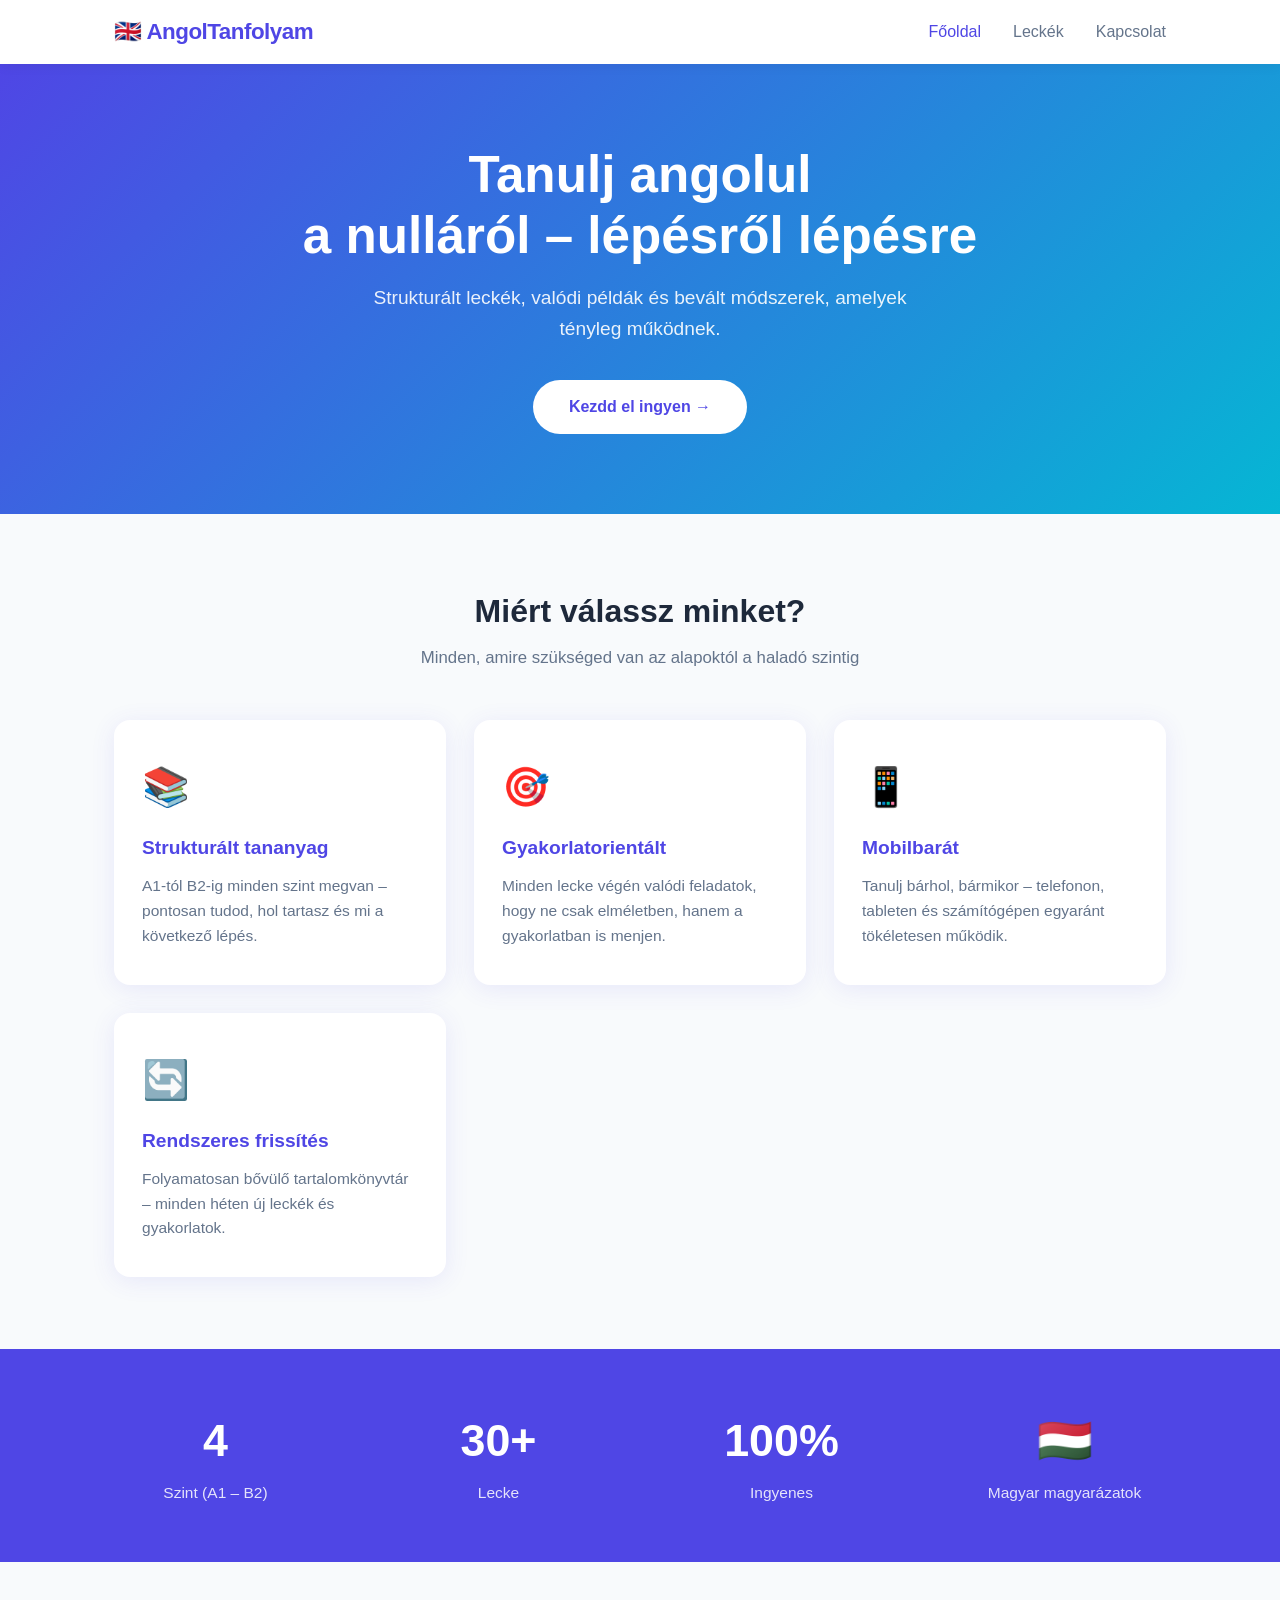
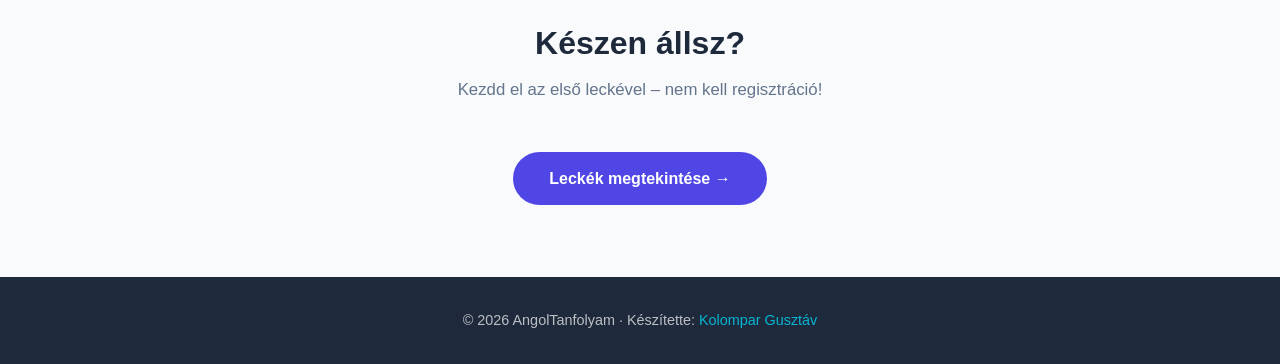
==== index.html @ bcfef8dc "Angol tanfolyam alapjai Claude segítségével" ====
<!DOCTYPE html>
<html lang="hu">
<head>
  <meta charset="UTF-8" />
  <meta name="viewport" content="width=device-width, initial-scale=1.0" />
  <title>AngolTanfolyam – Tanulj angolul hatékonyan</title>
  <link rel="stylesheet" href="style.css" />
</head>
<body>

  <!-- NAVBAR -->
  <nav>
    <div class="nav-inner">
      <a href="index.html" class="logo">🇬🇧 AngolTanfolyam</a>
      <div class="nav-links" id="navLinks">
        <a href="index.html" class="active">Főoldal</a>
        <a href="lessons.html">Leckék</a>
        <a href="contact.html">Kapcsolat</a>
      </div>
      <button class="hamburger" id="hamburger" aria-label="Menü">
        <span></span><span></span><span></span>
      </button>
    </div>
  </nav>

  <!-- HERO -->
  <section class="hero">
    <h1>Tanulj angolul<br>a nulláról – lépésről lépésre</h1>
    <p>Strukturált leckék, valódi példák és bevált módszerek, amelyek tényleg működnek.</p>
    <a href="lessons.html" class="btn btn-white">Kezdd el ingyen →</a>
  </section>

  <!-- FEATURES -->
  <div class="section">
    <h2 class="section-title">Miért válassz minket?</h2>
    <p class="section-sub">Minden, amire szükséged van az alapoktól a haladó szintig</p>
    <div class="cards">
      <div class="card">
        <div class="card-icon">📚</div>
        <h3>Strukturált tananyag</h3>
        <p>A1-tól B2-ig minden szint megvan – pontosan tudod, hol tartasz és mi a következő lépés.</p>
      </div>
      <div class="card">
        <div class="card-icon">🎯</div>
        <h3>Gyakorlatorientált</h3>
        <p>Minden lecke végén valódi feladatok, hogy ne csak elméletben, hanem a gyakorlatban is menjen.</p>
      </div>
      <div class="card">
        <div class="card-icon">📱</div>
        <h3>Mobilbarát</h3>
        <p>Tanulj bárhol, bármikor – telefonon, tableten és számítógépen egyaránt tökéletesen működik.</p>
      </div>
      <div class="card">
        <div class="card-icon">🔄</div>
        <h3>Rendszeres frissítés</h3>
        <p>Folyamatosan bővülő tartalomkönyvtár – minden héten új leckék és gyakorlatok.</p>
      </div>
    </div>
  </div>

  <!-- STATS -->
  <div class="stats">
    <div class="stats-inner">
      <div>
        <div class="stat-number">4</div>
        <div class="stat-label">Szint (A1 – B2)</div>
      </div>
      <div>
        <div class="stat-number">30+</div>
        <div class="stat-label">Lecke</div>
      </div>
      <div>
        <div class="stat-number">100%</div>
        <div class="stat-label">Ingyenes</div>
      </div>
      <div>
        <div class="stat-number">🇭🇺</div>
        <div class="stat-label">Magyar magyarázatok</div>
      </div>
    </div>
  </div>

  <!-- CTA -->
  <div class="section" style="text-align:center; padding-top: 56px; padding-bottom: 72px;">
    <h2 class="section-title">Készen állsz?</h2>
    <p class="section-sub">Kezdd el az első leckével – nem kell regisztráció!</p>
    <a href="lessons.html" class="btn btn-primary">Leckék megtekintése →</a>
  </div>

  <!-- FOOTER -->
  <footer>
    <p>© 2026 AngolTanfolyam · Készítette: <a href="contact.html">Kolompar Gusztáv</a></p>
  </footer>

  <script>
    const hamburger = document.getElementById('hamburger');
    const navLinks = document.getElementById('navLinks');
    hamburger.addEventListener('click', () => navLinks.classList.toggle('open'));
  </script>
</body>
</html>
---- style.css ----
/* ===== RESET & BASE ===== */
*, *::before, *::after { box-sizing: border-box; margin: 0; padding: 0; }

:root {
  --primary: #4F46E5;
  --primary-dark: #3730A3;
  --accent: #06B6D4;
  --text: #1E293B;
  --text-light: #64748B;
  --bg: #F8FAFC;
  --white: #FFFFFF;
  --card-shadow: 0 4px 24px rgba(79,70,229,0.10);
  --radius: 16px;
}

body {
  font-family: 'Segoe UI', Arial, sans-serif;
  background: var(--bg);
  color: var(--text);
  line-height: 1.6;
}

a { text-decoration: none; color: inherit; }

/* ===== NAVBAR ===== */
nav {
  background: var(--white);
  box-shadow: 0 2px 12px rgba(0,0,0,0.06);
  position: sticky;
  top: 0;
  z-index: 100;
}

.nav-inner {
  max-width: 1100px;
  margin: 0 auto;
  padding: 0 24px;
  height: 64px;
  display: flex;
  align-items: center;
  justify-content: space-between;
}

.logo {
  font-size: 1.4rem;
  font-weight: 700;
  color: var(--primary);
  letter-spacing: -0.5px;
}

.nav-links { display: flex; gap: 32px; }

.nav-links a {
  font-weight: 500;
  color: var(--text-light);
  transition: color 0.2s;
}

.nav-links a:hover, .nav-links a.active { color: var(--primary); }

.hamburger {
  display: none;
  flex-direction: column;
  gap: 5px;
  cursor: pointer;
  background: none;
  border: none;
  padding: 4px;
}

.hamburger span {
  display: block;
  width: 24px;
  height: 2px;
  background: var(--text);
  border-radius: 2px;
  transition: 0.3s;
}

/* ===== HERO ===== */
.hero {
  background: linear-gradient(135deg, var(--primary) 0%, var(--accent) 100%);
  color: var(--white);
  padding: 80px 24px;
  text-align: center;
}

.hero h1 {
  font-size: clamp(2rem, 5vw, 3.2rem);
  font-weight: 800;
  margin-bottom: 16px;
  line-height: 1.2;
}

.hero p {
  font-size: 1.2rem;
  opacity: 0.9;
  max-width: 560px;
  margin: 0 auto 36px;
}

.btn {
  display: inline-block;
  padding: 14px 36px;
  border-radius: 50px;
  font-weight: 700;
  font-size: 1rem;
  cursor: pointer;
  transition: transform 0.2s, box-shadow 0.2s;
  border: none;
}

.btn:hover { transform: translateY(-2px); box-shadow: 0 8px 24px rgba(0,0,0,0.18); }

.btn-white { background: var(--white); color: var(--primary); }
.btn-primary { background: var(--primary); color: var(--white); }

/* ===== SECTIONS ===== */
.section {
  max-width: 1100px;
  margin: 0 auto;
  padding: 72px 24px;
}

.section-title {
  font-size: 2rem;
  font-weight: 700;
  text-align: center;
  margin-bottom: 8px;
}

.section-sub {
  text-align: center;
  color: var(--text-light);
  margin-bottom: 48px;
  font-size: 1.05rem;
}

/* ===== CARDS ===== */
.cards {
  display: grid;
  grid-template-columns: repeat(auto-fit, minmax(260px, 1fr));
  gap: 28px;
}

.card {
  background: var(--white);
  border-radius: var(--radius);
  box-shadow: var(--card-shadow);
  padding: 36px 28px;
  transition: transform 0.2s, box-shadow 0.2s;
}

.card:hover {
  transform: translateY(-4px);
  box-shadow: 0 8px 32px rgba(79,70,229,0.16);
}

.card-icon {
  font-size: 2.4rem;
  margin-bottom: 16px;
}

.card h3 {
  font-size: 1.2rem;
  font-weight: 700;
  margin-bottom: 10px;
  color: var(--primary);
}

.card p { color: var(--text-light); font-size: 0.97rem; }

/* ===== LESSON CARD ===== */
.lesson-card {
  background: var(--white);
  border-radius: var(--radius);
  box-shadow: var(--card-shadow);
  overflow: hidden;
  transition: transform 0.2s, box-shadow 0.2s;
}

.lesson-card:hover {
  transform: translateY(-4px);
  box-shadow: 0 8px 32px rgba(79,70,229,0.16);
}

.lesson-card-top {
  padding: 28px;
  background: linear-gradient(135deg, var(--primary), var(--accent));
  color: var(--white);
}

.lesson-badge {
  display: inline-block;
  background: rgba(255,255,255,0.25);
  border-radius: 20px;
  padding: 4px 14px;
  font-size: 0.8rem;
  font-weight: 600;
  margin-bottom: 12px;
}

.lesson-card-top h3 { font-size: 1.2rem; font-weight: 700; }

.lesson-card-body { padding: 24px 28px; }

.lesson-card-body p { color: var(--text-light); margin-bottom: 20px; font-size: 0.95rem; }

.lesson-meta {
  display: flex;
  gap: 16px;
  font-size: 0.85rem;
  color: var(--text-light);
  margin-bottom: 20px;
}

.lesson-meta span::before { margin-right: 4px; }

/* ===== CONTACT FORM ===== */
.contact-grid {
  display: grid;
  grid-template-columns: 1fr 1.3fr;
  gap: 48px;
  align-items: start;
}

.contact-info h2 { font-size: 1.6rem; font-weight: 700; margin-bottom: 16px; }
.contact-info p { color: var(--text-light); margin-bottom: 28px; }

.contact-item {
  display: flex;
  align-items: center;
  gap: 14px;
  margin-bottom: 18px;
  font-weight: 500;
}

.contact-item-icon {
  width: 44px;
  height: 44px;
  background: var(--primary);
  color: var(--white);
  border-radius: 12px;
  display: flex;
  align-items: center;
  justify-content: center;
  font-size: 1.2rem;
  flex-shrink: 0;
}

form {
  background: var(--white);
  border-radius: var(--radius);
  box-shadow: var(--card-shadow);
  padding: 40px;
}

.form-group { margin-bottom: 20px; }

label {
  display: block;
  font-weight: 600;
  margin-bottom: 6px;
  font-size: 0.93rem;
}

input, textarea, select {
  width: 100%;
  padding: 12px 16px;
  border: 1.5px solid #E2E8F0;
  border-radius: 10px;
  font-size: 0.97rem;
  font-family: inherit;
  background: var(--bg);
  color: var(--text);
  transition: border-color 0.2s;
}

input:focus, textarea:focus, select:focus {
  outline: none;
  border-color: var(--primary);
}

textarea { resize: vertical; min-height: 130px; }

.form-success {
  display: none;
  background: #D1FAE5;
  color: #065F46;
  border-radius: 10px;
  padding: 16px;
  text-align: center;
  font-weight: 600;
  margin-top: 16px;
}

/* ===== STATS ===== */
.stats {
  background: var(--primary);
  color: var(--white);
  padding: 56px 24px;
}

.stats-inner {
  max-width: 1100px;
  margin: 0 auto;
  display: grid;
  grid-template-columns: repeat(auto-fit, minmax(180px, 1fr));
  gap: 32px;
  text-align: center;
}

.stat-number { font-size: 2.8rem; font-weight: 800; }
.stat-label { opacity: 0.85; font-size: 0.97rem; margin-top: 4px; }

/* ===== FOOTER ===== */
footer {
  background: var(--text);
  color: rgba(255,255,255,0.7);
  text-align: center;
  padding: 32px 24px;
  font-size: 0.9rem;
}

footer a { color: var(--accent); }

/* ===== MOBILE ===== */
@media (max-width: 768px) {
  .nav-links {
    display: none;
    position: absolute;
    top: 64px;
    left: 0;
    right: 0;
    background: var(--white);
    flex-direction: column;
    padding: 16px 24px 24px;
    box-shadow: 0 8px 24px rgba(0,0,0,0.08);
    gap: 0;
  }

  .nav-links.open { display: flex; }
  .nav-links a { padding: 12px 0; border-bottom: 1px solid #F1F5F9; }
  .hamburger { display: flex; }

  .contact-grid { grid-template-columns: 1fr; }
  form { padding: 28px 20px; }
}
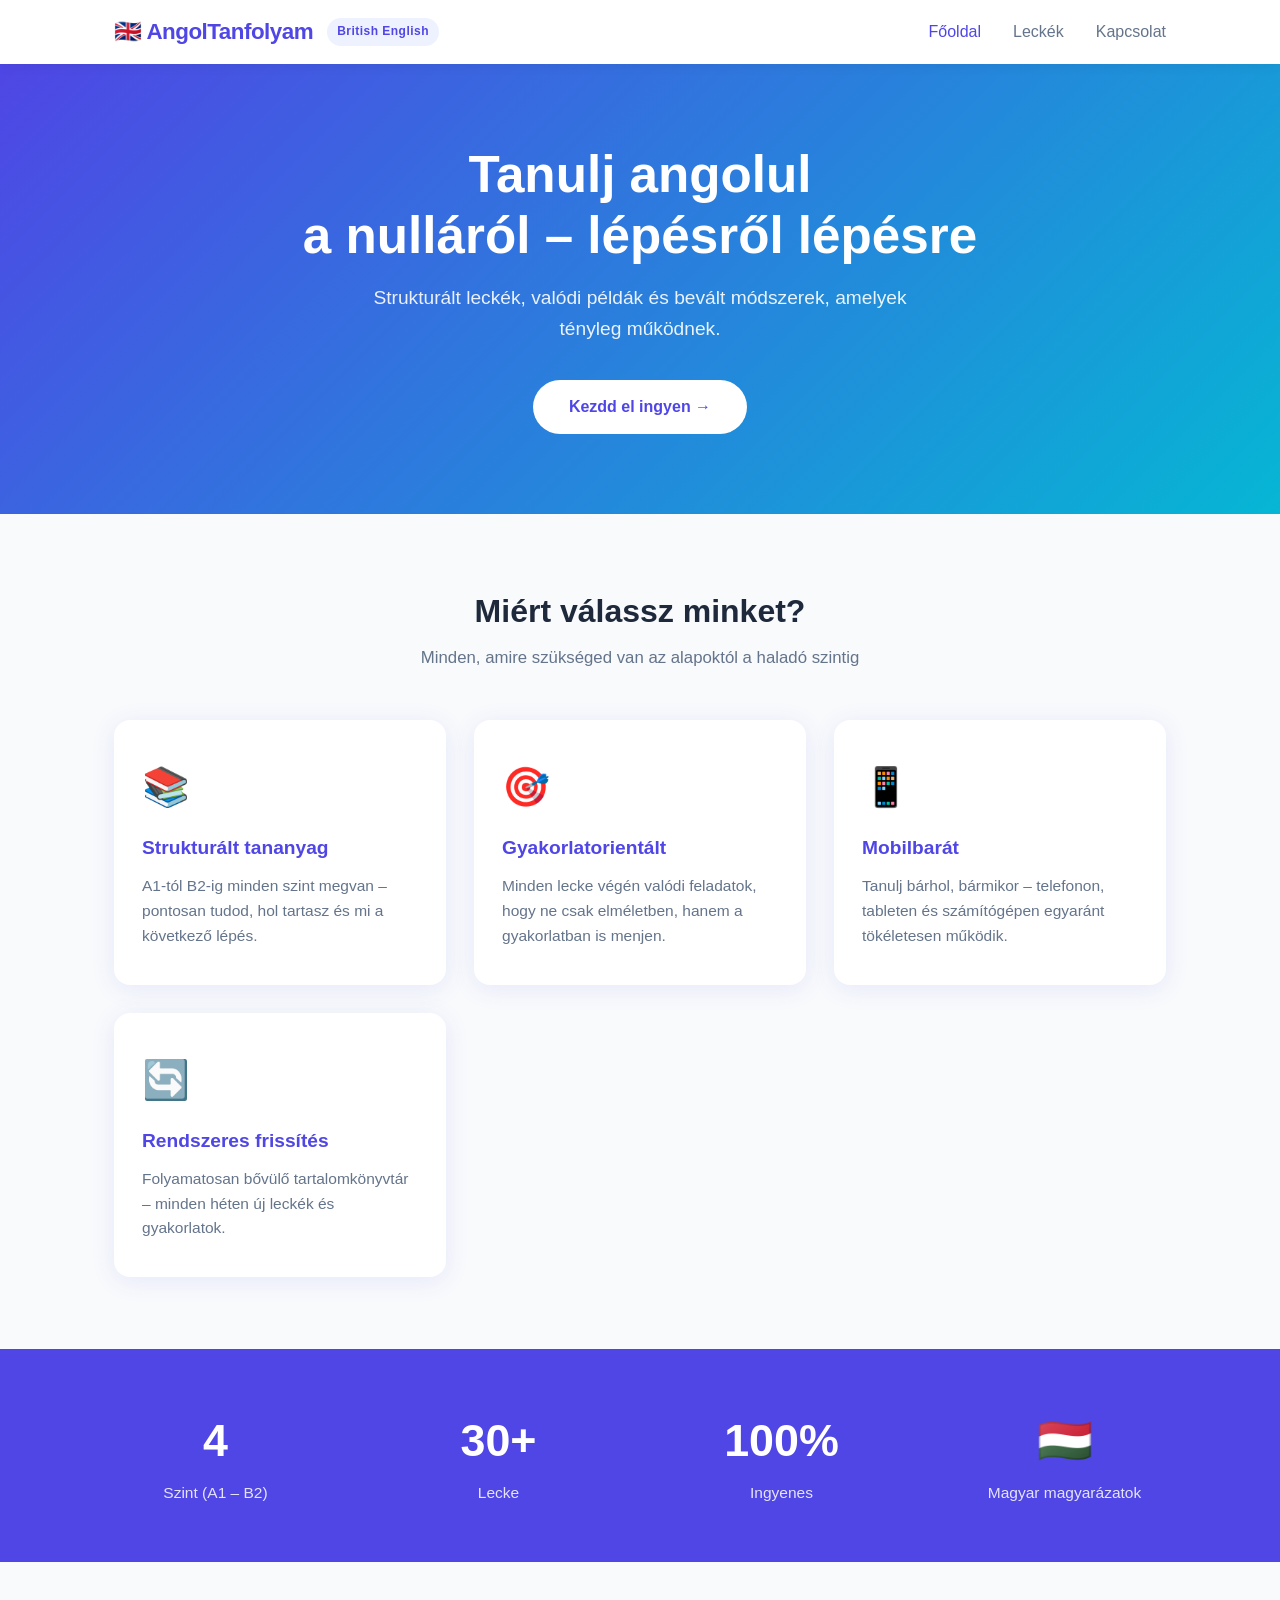
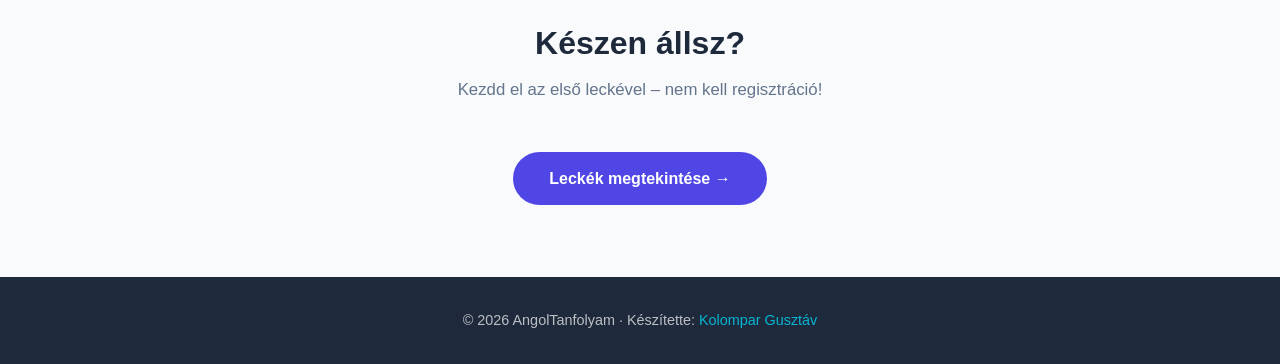
==== commit e8be37be: "British English badge hozzaadva minden oldalra" ====
--- a/index.html
+++ b/index.html
@@ -11,7 +11,10 @@
   <!-- NAVBAR -->
   <nav>
     <div class="nav-inner">
-      <a href="index.html" class="logo">🇬🇧 AngolTanfolyam</a>
+      <div style="display:flex;align-items:center;gap:14px;">
+        <a href="index.html" class="logo">🇬🇧 AngolTanfolyam</a>
+        <span style="background:#EEF2FF;color:var(--primary);font-size:0.75rem;font-weight:700;padding:4px 10px;border-radius:20px;letter-spacing:0.04em;">British English</span>
+      </div>
       <div class="nav-links" id="navLinks">
         <a href="index.html" class="active">Főoldal</a>
         <a href="lessons.html">Leckék</a>
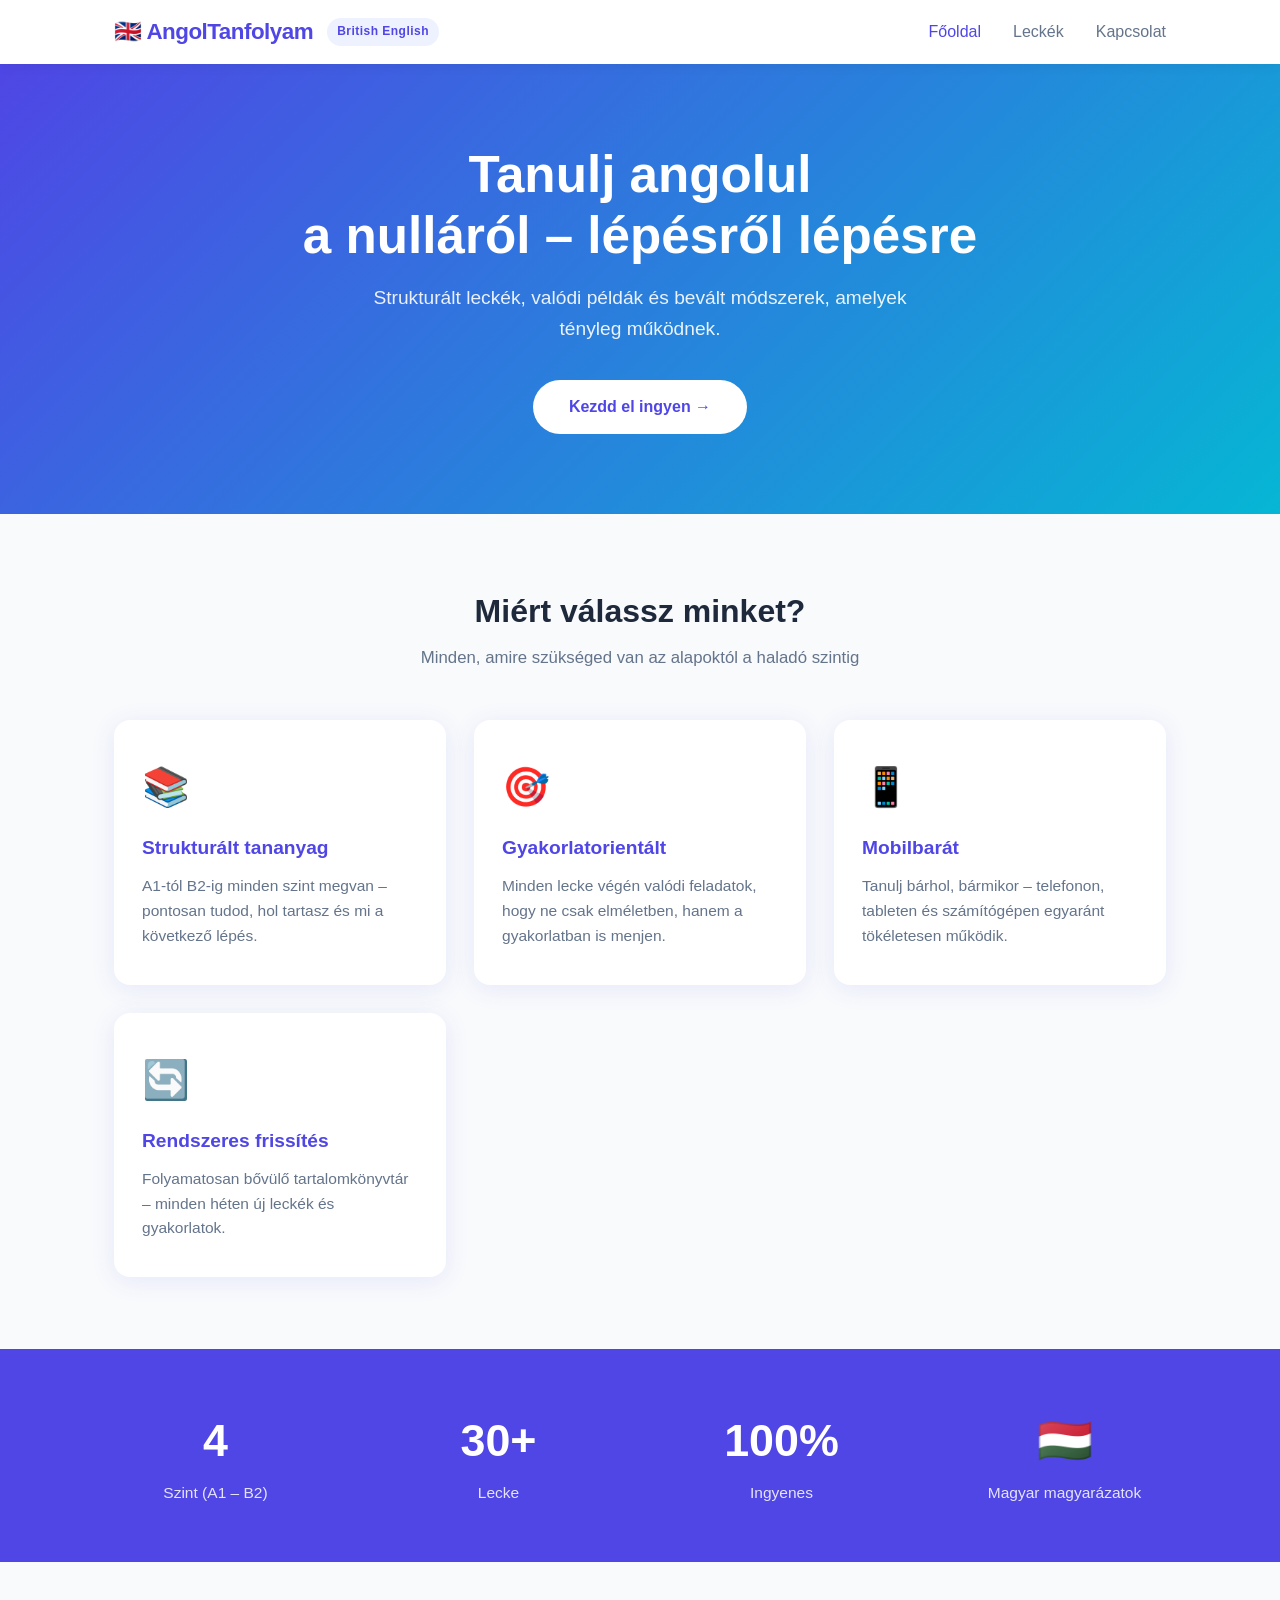
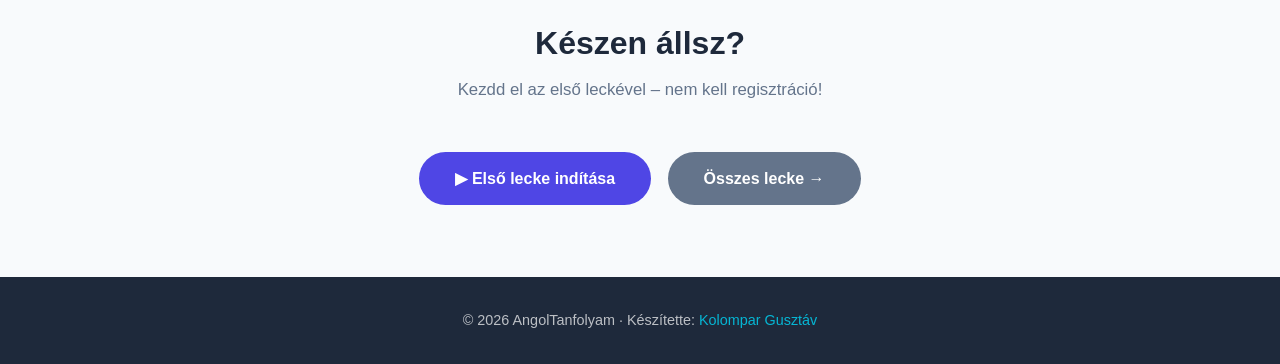
==== commit 82968397: "3. lecke: My Day - Simple Present (napi rutin, -s szabaly, True/False kviz) + fooldal gombok" ====
--- a/index.html
+++ b/index.html
@@ -87,7 +87,8 @@
   <div class="section" style="text-align:center; padding-top: 56px; padding-bottom: 72px;">
     <h2 class="section-title">Készen állsz?</h2>
     <p class="section-sub">Kezdd el az első leckével – nem kell regisztráció!</p>
-    <a href="lessons.html" class="btn btn-primary">Leckék megtekintése →</a>
+    <a href="lesson1.html" class="btn btn-primary" style="margin-right:12px;">▶ Első lecke indítása</a>
+    <a href="lessons.html" class="btn btn-primary" style="background:var(--text-light);">Összes lecke →</a>
   </div>
 
   <!-- FOOTER -->
